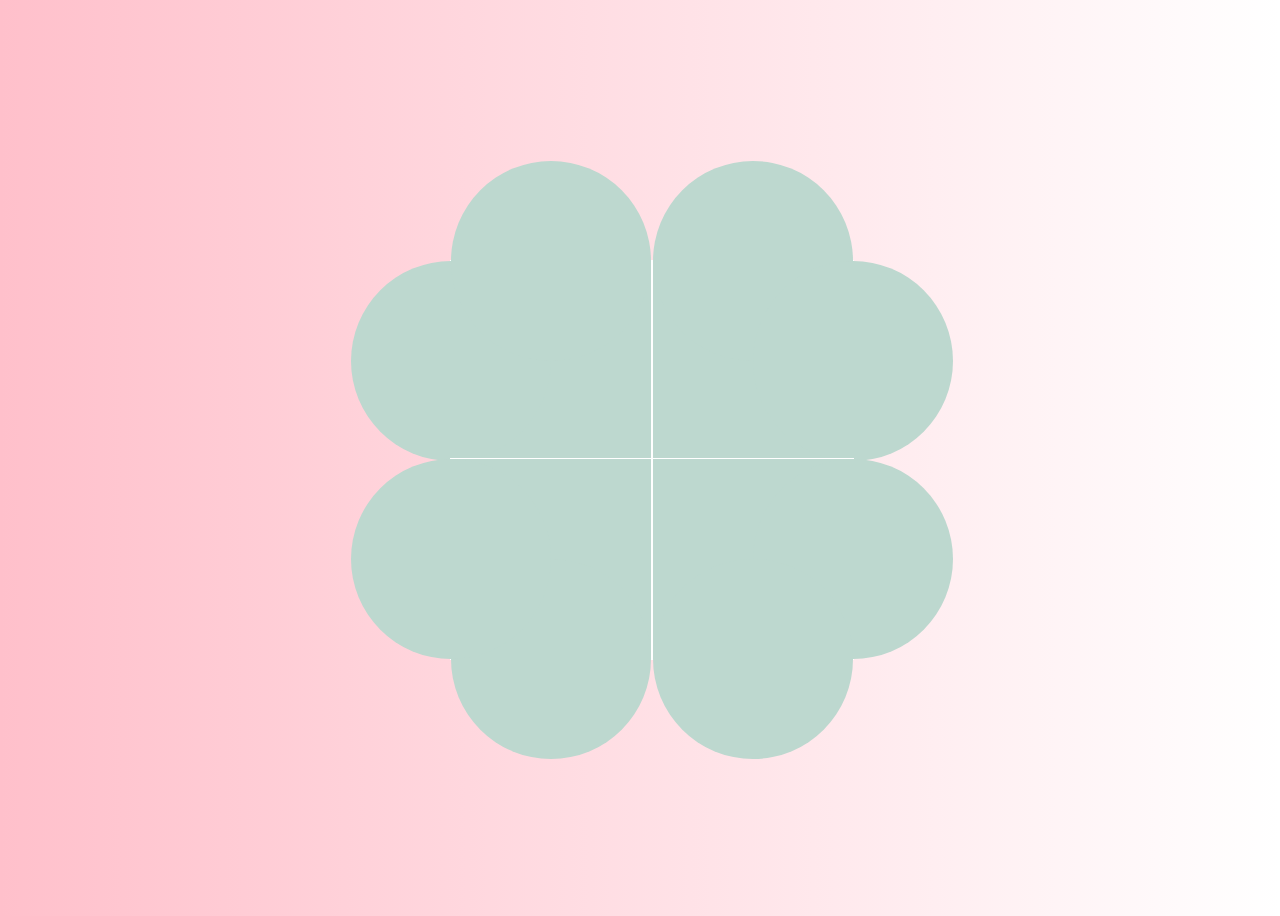
==== pages/clover.html @ 9f796fa7 "2024/04/15,09:33" ====
<!DOCTYPE html>
<html lang="en">
  <head>
    <meta charset="UTF-8">
    <meta name="viewport" content="width=device-width, initial-scale=1">
    <title>love</title>
    <link href="../css/clover.css" rel="stylesheet">
  </head>
  <body>
    <div class="box">
      <div class="clover"></div>
      <div class="clover"></div>
      <div class="clover"></div>
      <div class="clover"></div>
    </div>
  </body>
</html>
---- css/clover.css ----
body {
  height: 100vh;
  width: 100vw;
  background-image: linear-gradient(to right, #FFC0CB, #ffffff);
  overflow: hidden;
  display: flex;
  justify-content: center;
  align-items: center;
}

.box {
  width: 500px;
  height: 500px;
  display: flex;
  flex-wrap: wrap;
  animation: Rotate 4s linear infinite;
}

.clover {
  width: 200px;
  height: 200px;
  background-color: #bdd8cf;
  border: 1px solid #fff;
}

.clover::before {
  content: '';
  width: 200px;
  height: 200px;
  border-radius: 50%;
  background-color: #bdd8cf;
  position: absolute;
  transform: translateX(-50%);
}

.clover::after {
  content: '';
  width: 200px;
  height: 200px;
  border-radius: 50%;
  background-color: #bdd8cf;
  position: absolute;
  transform: translateY(-50%);
}

.clover:nth-child(1) {
  transform: translate(52px, 52px);
}

.clover:nth-child(2) {
  transform: translate(52px, 52px) rotate(90deg);
}

.clover:nth-child(3) {
  transform: translateX(52px) rotate(-90deg);
}

.clover:nth-child(4) {
  transform: translateX(52px) rotate(180deg);
}

@keyframes Rotate {
  0% {
    transform: rotate(0deg);
  }

  25% {
    transform: rotate(90deg);
  }

  50% {
    transform: rotate(180deg);
  }

  75% {
    transform: rotate(270deg);
  }

  100% {
    transform: rotate(360deg);
  }
}
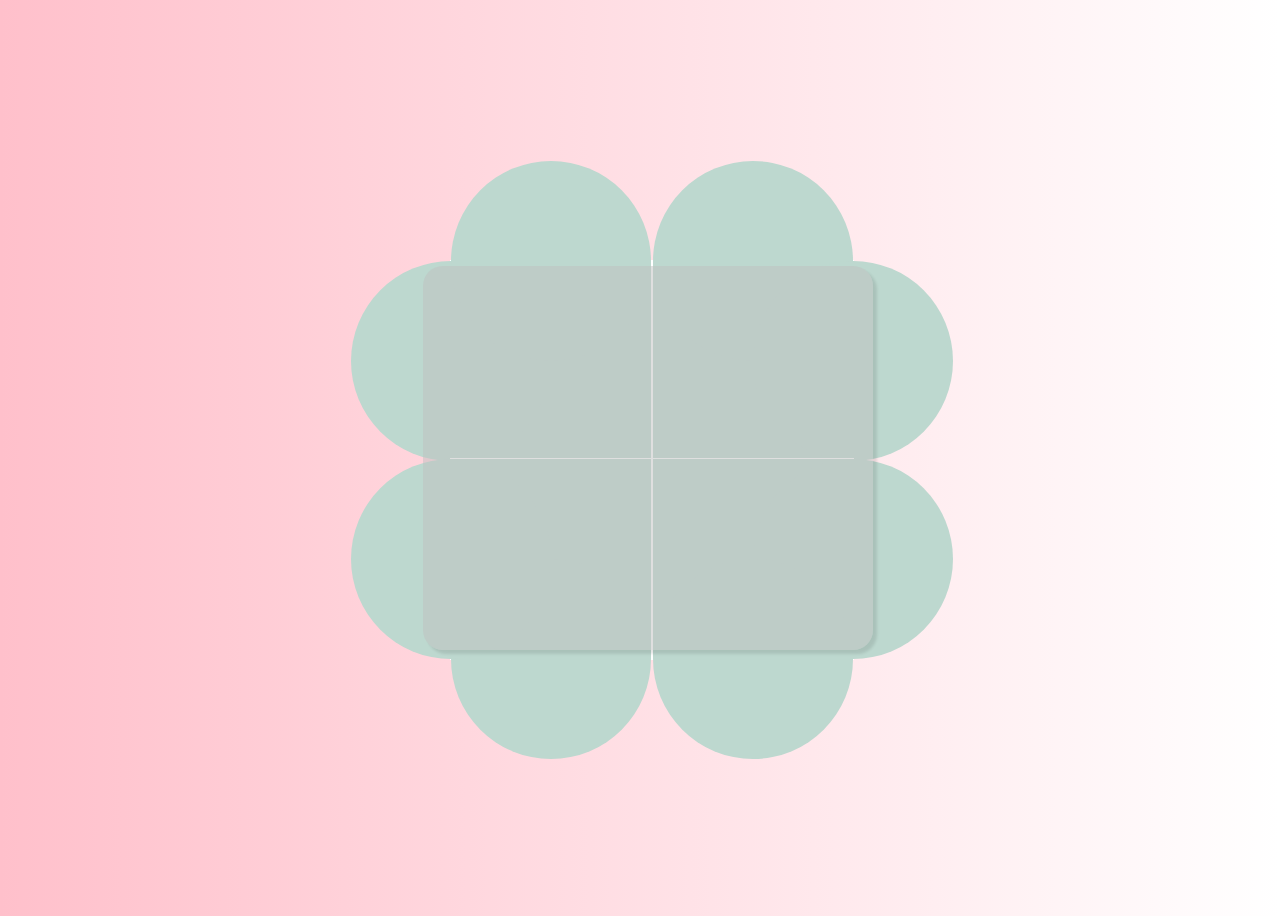
==== commit 78b05eee: "2024/04/18,13:29" ====
--- a/pages/clover.html
+++ b/pages/clover.html
@@ -1,17 +1,21 @@
 <!DOCTYPE html>
 <html lang="en">
-  <head>
-    <meta charset="UTF-8">
-    <meta name="viewport" content="width=device-width, initial-scale=1">
-    <title>love</title>
-    <link href="../css/clover.css" rel="stylesheet">
-  </head>
-  <body>
-    <div class="box">
-      <div class="clover"></div>
-      <div class="clover"></div>
-      <div class="clover"></div>
-      <div class="clover"></div>
-    </div>
-  </body>
+
+<head>
+  <meta charset="UTF-8">
+  <meta name="viewport" content="width=device-width, initial-scale=1">
+  <title>love</title>
+  <link href="../css/clover.css" rel="stylesheet">
+</head>
+
+<body>
+  <div class="box">
+    <div class="clover"></div>
+    <div class="clover"></div>
+    <div class="clover"></div>
+    <div class="clover"></div>
+  </div>
+  <div class="love-letter frosted-glass"></div>
+</body>
+
 </html>
--- a/css/clover.css
+++ b/css/clover.css
@@ -80,3 +80,13 @@
     transform: rotate(360deg);
   }
 }
+
+.love-letter {
+  position: absolute;
+  width: 50vmin;
+  height: 30vmax;
+  border-radius: 20px;
+  background-color: rgba(192, 192, 192, 0.5);
+  /* backdrop-filter: blur(5px); */
+  box-shadow: 4px 4px 3px rgba(0, 0, 0, 0.1);
+}
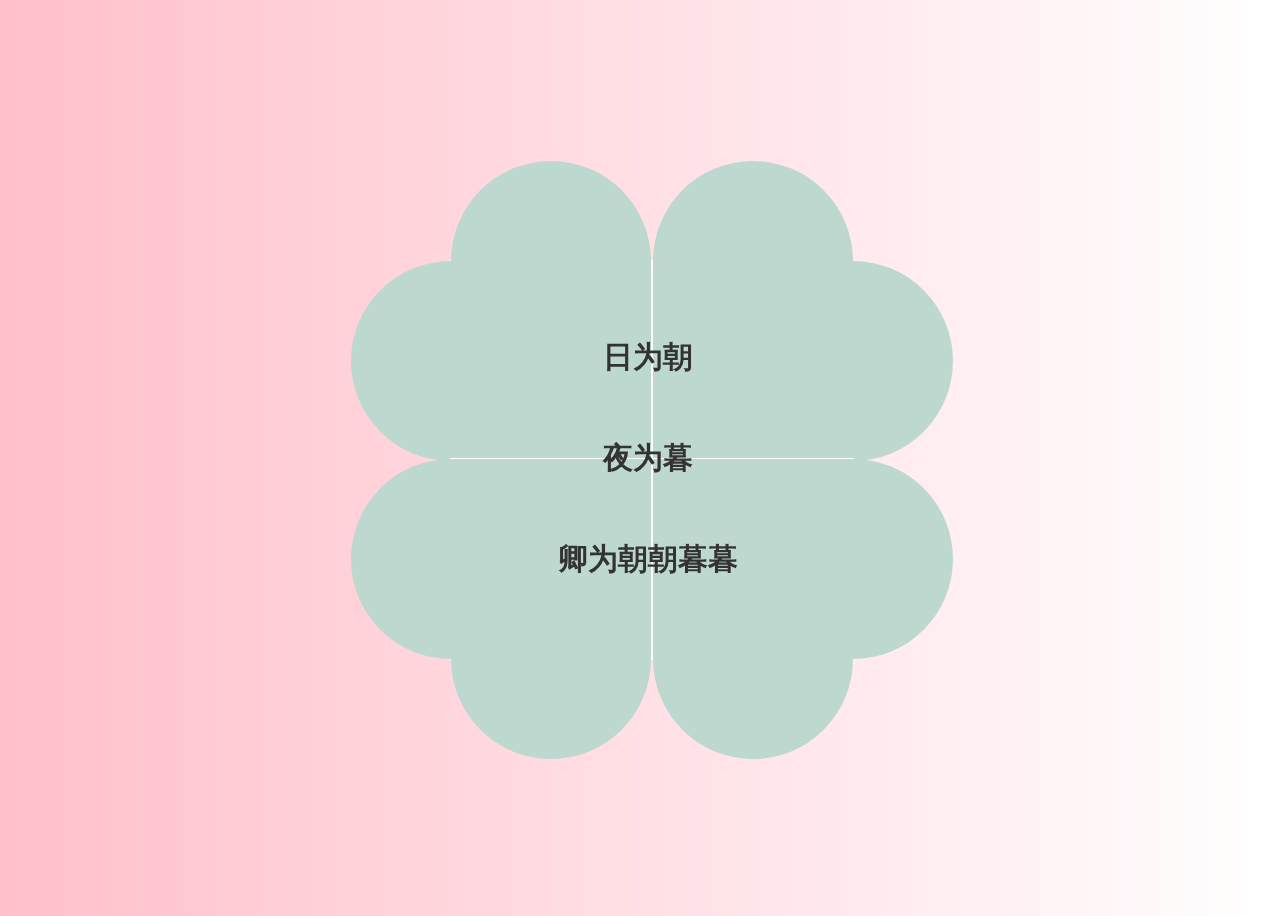
==== commit aea06188: "2024/04/21,20:02" ====
--- a/pages/clover.html
+++ b/pages/clover.html
@@ -15,7 +15,11 @@
     <div class="clover"></div>
     <div class="clover"></div>
   </div>
-  <div class="love-letter frosted-glass"></div>
+  <div class="love-letter frosted-glass">
+      <p>日为朝</p>
+      <p>夜为暮</p>
+      <p>卿为朝朝暮暮</p>
+  </div>
 </body>
 
 </html>
--- a/css/clover.css
+++ b/css/clover.css
@@ -86,7 +86,14 @@
   width: 50vmin;
   height: 30vmax;
   border-radius: 20px;
-  background-color: rgba(192, 192, 192, 0.5);
-  /* backdrop-filter: blur(5px); */
-  box-shadow: 4px 4px 3px rgba(0, 0, 0, 0.1);
+  /* background-color: rgba(192, 192, 192, 0.5); */
+  backdrop-filter: blur(0px);
+  /* box-shadow: 4px 4px 3px rgba(0, 0, 0, 0.1); */
+  display: flex;
+  flex-direction: column;
+  align-items: center;
+  justify-content: center;
+  font-size: 30px;
+  font-weight: bolder;
+  color: #333333;
 }
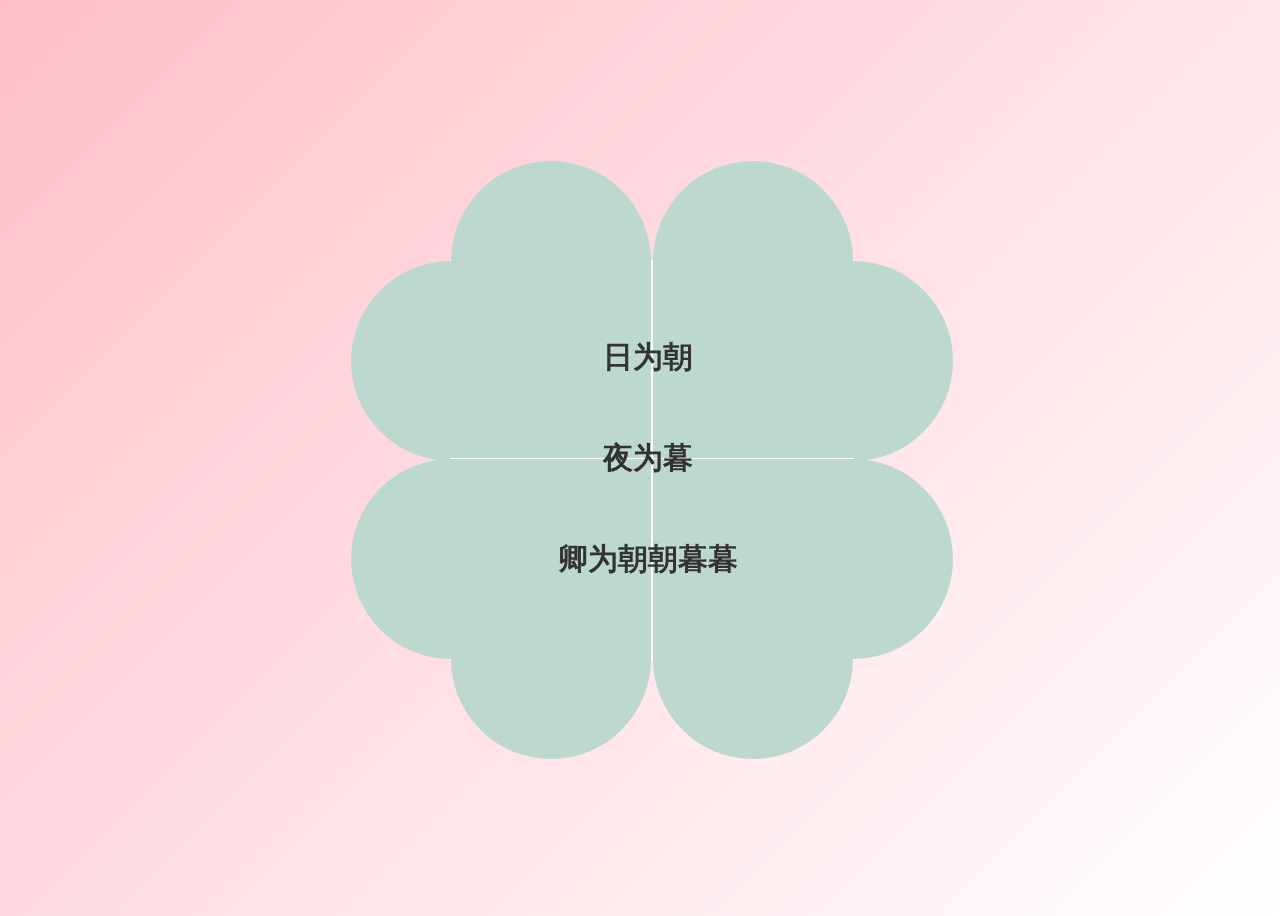
==== commit 45b95fa5: "icon" ====
--- a/pages/clover.html
+++ b/pages/clover.html
@@ -5,6 +5,7 @@
   <meta charset="UTF-8">
   <meta name="viewport" content="width=device-width, initial-scale=1">
   <title>love</title>
+  <link rel="icon" href="../static/icon.ico">
   <link href="../css/clover.css" rel="stylesheet">
 </head>
 
@@ -16,9 +17,9 @@
     <div class="clover"></div>
   </div>
   <div class="love-letter frosted-glass">
-      <p>日为朝</p>
-      <p>夜为暮</p>
-      <p>卿为朝朝暮暮</p>
+    <p>日为朝</p>
+    <p>夜为暮</p>
+    <p>卿为朝朝暮暮</p>
   </div>
 </body>
 
--- a/css/clover.css
+++ b/css/clover.css
@@ -1,7 +1,7 @@
 body {
   height: 100vh;
   width: 100vw;
-  background-image: linear-gradient(to right, #FFC0CB, #ffffff);
+  background-image: linear-gradient(135deg, #FFC0CB, #ffffff);
   overflow: hidden;
   display: flex;
   justify-content: center;
@@ -25,8 +25,8 @@
 
 .clover::before {
   content: '';
-  width: 200px;
-  height: 200px;
+  width: 100%;
+  height: 100%;
   border-radius: 50%;
   background-color: #bdd8cf;
   position: absolute;
@@ -35,8 +35,8 @@
 
 .clover::after {
   content: '';
-  width: 200px;
-  height: 200px;
+  width: 100%;
+  height: 100%;
   border-radius: 50%;
   background-color: #bdd8cf;
   position: absolute;
@@ -97,3 +97,15 @@
   font-weight: bolder;
   color: #333333;
 }
+
+@media (max-width: 768px) {
+  .box {
+    width: 300px;
+    height: 300px;
+  }
+
+  .clover {
+    width: 100px;
+    height: 100px;
+  }
+}
